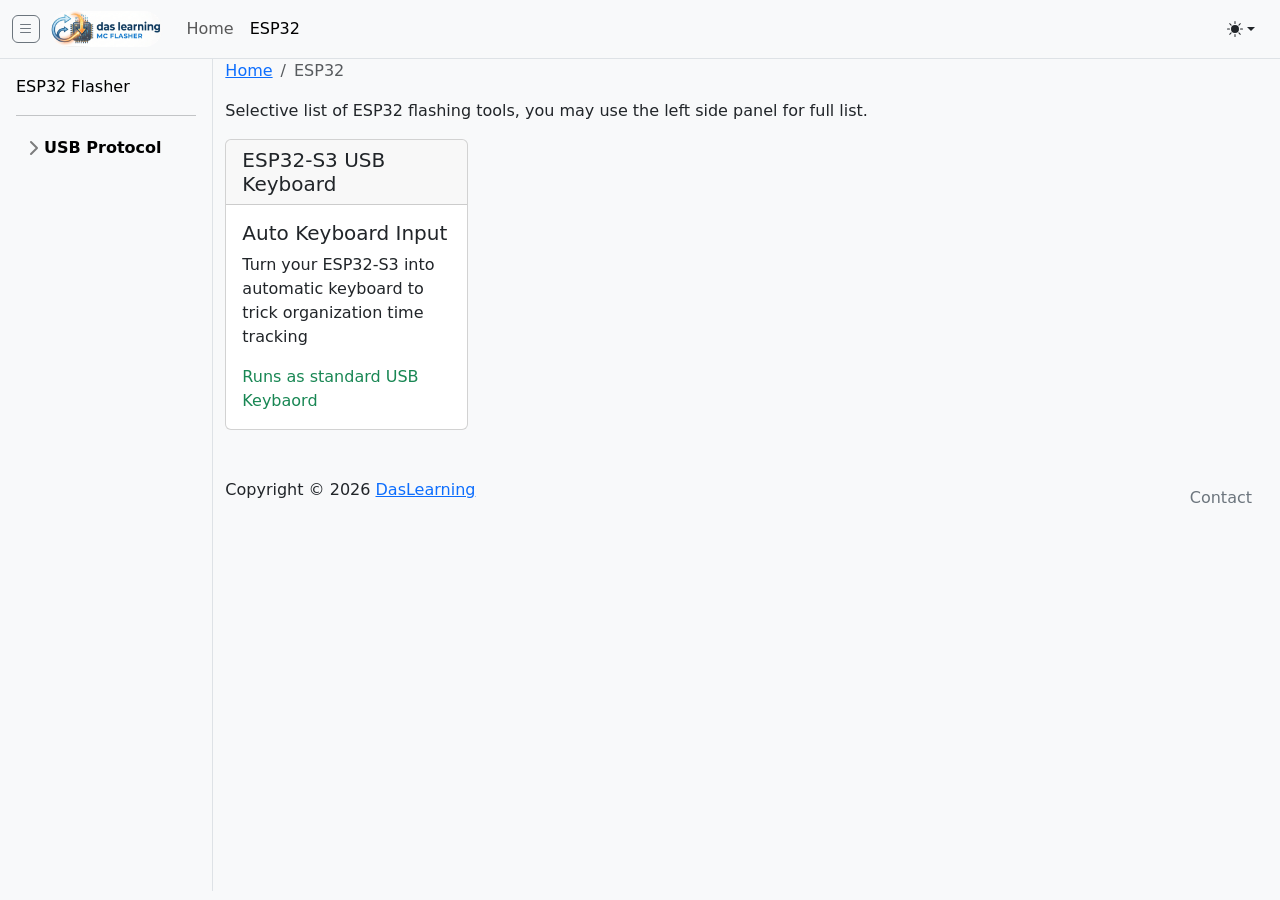
==== flasher/esp32/index.html @ 6cf54a8e "added github release but js CORS issue is there" ====
<!doctype html>
<html lang="en">

  <head>
    <meta charset="utf-8">
    <meta name="viewport" content="width=device-width, initial-scale=1">

    <meta id="metaDesc" name="description" content="Web based microcontroller flasher from DasLearning">

    <meta id="metaKeywords" name="keywords" content="microcontroller flassher, esp32 flasher, web based esp flash">
    <link id="canonicalHref" rel="canonical" href="https://mc.daslearning.in">

    <meta property="og:url" content="https://mc.daslearning.in">
    <meta id="blogTitle" property="og:title" content="About blog-maker app">
    <meta id="metaOgImg" property="og:image" content="https://mc.daslearning.in/assets/images/logo/ogImage.webp">
    <meta property="og:image:width" content="1200">
    <meta property="og:image:height" content="630">
    <meta property="og:description" content="Web based microcontroller flasher from DasLearning">

    <link rel="apple-touch-icon" sizes="180x180" href="../assets/images/logo/apple-touch-icon.png">
    <link rel="icon" type="image/png" sizes="32x32" href="../assets/images/logo/favicon-32x32.png">
    <link rel="icon" type="image/png" sizes="16x16" href="../assets/images/logo/favicon-16x16.png">
    <link rel="manifest" href="../assets/images/logo/site.webmanifest">

    <title>ESP32 Flasher | DasLearning</title>

    <link rel="preconnect" href="https://fonts.googleapis.com">
    <link rel="preconnect" href="https://fonts.gstatic.com" crossorigin>
    <link href="https://fonts.googleapis.com/css2?family=DM+Sans:ital,wght@0,400;0,500;0,700;1,400&display=swap" rel="stylesheet">
    <link rel="stylesheet" href="https://cdn.jsdelivr.net/npm/bootstrap@5.3.8/dist/css/bootstrap.min.css">
    <link rel="stylesheet" href="https://cdn.jsdelivr.net/npm/bootstrap-icons@1.13.1/font/bootstrap-icons.min.css">
    <link href="../assets/css/main.css" rel="stylesheet">
    
  </head>

  <body class="bg-body-tertiary">

    <!-- SVG images -->
    <svg xmlns="http://www.w3.org/2000/svg" class="d-none">
      <symbol id="check2" viewBox="0 0 16 16">
        <path
          d="M13.854 3.646a.5.5 0 0 1 0 .708l-7 7a.5.5 0 0 1-.708 0l-3.5-3.5a.5.5 0 1 1 .708-.708L6.5 10.293l6.646-6.647a.5.5 0 0 1 .708 0z" />
      </symbol>
      <symbol id="circle-half" viewBox="0 0 16 16">
        <path d="M8 15A7 7 0 1 0 8 1v14zm0 1A8 8 0 1 1 8 0a8 8 0 0 1 0 16z" />
      </symbol>
      <symbol id="moon-stars-fill" viewBox="0 0 16 16">
        <path
          d="M6 .278a.768.768 0 0 1 .08.858 7.208 7.208 0 0 0-.878 3.46c0 4.021 3.278 7.277 7.318 7.277.527 0 1.04-.055 1.533-.16a.787.787 0 0 1 .81.316.733.733 0 0 1-.031.893A8.349 8.349 0 0 1 8.344 16C3.734 16 0 12.286 0 7.71 0 4.266 2.114 1.312 5.124.06A.752.752 0 0 1 6 .278z" />
        <path
          d="M10.794 3.148a.217.217 0 0 1 .412 0l.387 1.162c.173.518.579.924 1.097 1.097l1.162.387a.217.217 0 0 1 0 .412l-1.162.387a1.734 1.734 0 0 0-1.097 1.097l-.387 1.162a.217.217 0 0 1-.412 0l-.387-1.162A1.734 1.734 0 0 0 9.31 6.593l-1.162-.387a.217.217 0 0 1 0-.412l1.162-.387a1.734 1.734 0 0 0 1.097-1.097l.387-1.162zM13.863.099a.145.145 0 0 1 .274 0l.258.774c.115.346.386.617.732.732l.774.258a.145.145 0 0 1 0 .274l-.774.258a1.156 1.156 0 0 0-.732.732l-.258.774a.145.145 0 0 1-.274 0l-.258-.774a1.156 1.156 0 0 0-.732-.732l-.774-.258a.145.145 0 0 1 0-.274l.774-.258c.346-.115.617-.386.732-.732L13.863.1z" />
      </symbol>
      <symbol id="sun-fill" viewBox="0 0 16 16">
        <path
          d="M8 12a4 4 0 1 0 0-8 4 4 0 0 0 0 8zM8 0a.5.5 0 0 1 .5.5v2a.5.5 0 0 1-1 0v-2A.5.5 0 0 1 8 0zm0 13a.5.5 0 0 1 .5.5v2a.5.5 0 0 1-1 0v-2A.5.5 0 0 1 8 13zm8-5a.5.5 0 0 1-.5.5h-2a.5.5 0 0 1 0-1h2a.5.5 0 0 1 .5.5zM3 8a.5.5 0 0 1-.5.5h-2a.5.5 0 0 1 0-1h2A.5.5 0 0 1 3 8zm10.657-5.657a.5.5 0 0 1 0 .707l-1.414 1.415a.5.5 0 1 1-.707-.708l1.414-1.414a.5.5 0 0 1 .707 0zm-9.193 9.193a.5.5 0 0 1 0 .707L3.05 13.657a.5.5 0 0 1-.707-.707l1.414-1.414a.5.5 0 0 1 .707 0zm9.193 2.121a.5.5 0 0 1-.707 0l-1.414-1.414a.5.5 0 0 1 .707-.707l1.414 1.414a.5.5 0 0 1 0 .707zM4.464 4.465a.5.5 0 0 1-.707 0L2.343 3.05a.5.5 0 1 1 .707-.707l1.414 1.414a.5.5 0 0 1 0 .708z" />
      </symbol>
    </svg>

    <!-- Start navbar -->
    <nav class="navbar sticky-top navbar-expand-lg border-bottom bg-body-tertiary">
      <div class="container-fluid">
        <button class="btn btn-outline-secondary" type="button" data-bs-toggle="collapse"
          data-bs-target="#collapseWidthExample" aria-expanded="true" aria-controls="collapseWidthExample"
          style="margin-right: 10px; padding: 0px 5px 0px 5px;" id="sidebartoggle" onclick="changeclass()"> <i
            class="bi bi-list"></i>
        </button>
        <button class="btn btn-outline-secondary" type="button" data-bs-toggle="offcanvas"
          data-bs-target="#offcanvasExample" aria-controls="offcanvasExample"
          style="margin-right: 10px; padding: 2px 6px 2px 6px;" id="sidebarshow">
          <i class="bi bi-arrow-bar-right"></i>
        </button>
        <div id="logo" class="me-auto">
          <a class="navbar-brand fw-bold" href="/"><img src="../assets/images/logo/logoNavRound.webp" alt="" title=""></a>
        </div>
        <button class="navbar-toggler" type="button" data-bs-toggle="collapse" data-bs-target="#navbarSupportedContent"
          aria-controls="navbarSupportedContent" aria-expanded="true" aria-label="Toggle navigation">
          <span class="navbar-toggler-icon"></span>
        </button>
        <div class="collapse navbar-collapse" id="navbarSupportedContent">
          <ul class="navbar-nav me-auto mb-2 mb-lg-0">
            <li class="nav-item">
              <a class="nav-link" aria-current="page" href="#">Home</a>
            </li>
            <li class="nav-item">
              <a class="nav-link active" aria-current="page" href="/esp3">ESP32</a>
            </li>
          </ul>
          <!--form class="d-flex" role="search">
            <input class="form-control me-2" type="search" placeholder="Search" aria-label="Search">
            <button class="btn btn-outline-success" type="submit">Search</button>
          </form-->
          <!-- Change theme menu -->
          <div class="dropdown-center" style="padding-left: 10px;">
            <button class="btn btn-bd-primary py-2 dropdown-toggle d-flex align-items-center" id="bd-theme" type="button"
              aria-expanded="false" data-bs-toggle="dropdown" aria-label="Toggle theme (auto)">
              <svg class="bi my-1 theme-icon-active" width="1em" height="1em">
                <use href="#circle-half"></use>
              </svg>
              <span class="visually-hidden" id="bd-theme-text">Toggle theme</span>
            </button>
            <ul class="dropdown-menu dropdown-menu-end shadow" aria-labelledby="bd-theme-text">
              <li>
                <button type="button" class="dropdown-item d-flex align-items-center" data-bs-theme-value="light"
                  aria-pressed="false">
                  <svg class="bi me-2 opacity-50 theme-icon" width="1em" height="1em">
                    <use href="#sun-fill"></use>
                  </svg>
                  Light
                  <svg class="bi ms-auto d-none" width="1em" height="1em">
                    <use href="#check2"></use>
                  </svg>
                </button>
              </li>
              <li>
                <button type="button" class="dropdown-item d-flex align-items-center" data-bs-theme-value="dark"
                  aria-pressed="false">
                  <svg class="bi me-2 opacity-50 theme-icon" width="1em" height="1em">
                    <use href="#moon-stars-fill"></use>
                  </svg>
                  Dark
                  <svg class="bi ms-auto d-none" width="1em" height="1em">
                    <use href="#check2"></use>
                  </svg>
                </button>
              </li>
              <li>
                <button type="button" class="dropdown-item d-flex align-items-center active" data-bs-theme-value="auto"
                  aria-pressed="true">
                  <svg class="bi me-2 opacity-50 theme-icon" width="1em" height="1em">
                    <use href="#circle-half"></use>
                  </svg>
                  Auto
                  <svg class="bi ms-auto d-none" width="1em" height="1em">
                    <use href="#check2"></use>
                  </svg>
                </button>
              </li>
            </ul>
          </div>
          <!-- End change theme meny -->
        </div>
      </div>
    </nav>
    <!-- end navbar -->

    <!-- Aside menu orginal -->
    <aside class="collapse show collapse-horizontal col-sm-2 p-3 border-end bg-body-tertiary" id="collapseWidthExample">
      <a href="#!" class="d-flex align-items-center mb-3 mb-md-0 me-md-auto link-body-emphasis text-decoration-none">
        ESP32 Flasher
      </a>
      <hr>
      <ul class="list-unstyled ps-0">
        <li class="mb-1">
          <button class="btn btn-toggle d-inline-flex align-items-center rounded border-0 collapsed"
            data-bs-toggle="collapse" data-bs-target="#home-collapse" aria-expanded="false">
            USB Protocol
          </button>
          <div class="collapse" id="home-collapse">
            <ul class="btn-toggle-nav list-unstyled fw-normal pb-1 small">
              <li><a href="/esp32/automatic-keyboard" class="link-body-emphasis d-inline-flex text-decoration-none rounded">Automatic Keyboard</a></li>
              <!--li><a href="#" class="link-body-emphasis d-inline-flex text-decoration-none rounded">Updates</a></li>
              <li><a href="#" class="link-body-emphasis d-inline-flex text-decoration-none rounded">Reports</a></li-->
            </ul>
          </div>
        </li>
      </ul>
    </aside>
    <!-- End aside -->

    <main class="col-sm-10 bg-body-tertiary" id="main">
      <div class="container-fluid">
        <!-- New graph -->
        <div class="row">
            <nav aria-label="breadcrumb">
            <ol class="breadcrumb">
                <li class="breadcrumb-item"><a href="/">Home</a></li>
                <li class="breadcrumb-item active" aria-current="page">ESP32</li>
            </ol>
            </nav>
            <p>Selective list of ESP32 flashing tools, you may use the left side panel for full list.</p>

            <div class="col-12 col-md-6 col-lg-3 mb-4 mb-lg-0">
            <div class="card">
                <h5 class="card-header">ESP32-S3 USB Keyboard</h5>
                <div class="card-body">
                <h5 class="card-title">Auto Keyboard Input</h5>
                <p class="card-text">Turn your ESP32-S3 into automatic keyboard to trick organization time tracking</p>
                <p class="card-text text-success">Runs as standard USB Keybaord</p>
                </div>
            </div>
            </div>

            <!--div class="col-12 col-md-6 col-lg-3 mb-4 mb-lg-0">
            <div class="card">
                <h5 class="card-header">ESP8266</h5>
                <div class="card-body">
                <h5 class="card-title">Auto Keyboard Input</h5>
                <p class="card-text">Turn your ESP32-S3 into automatic keyboard to trick organization time tracking</p>
                <p class="card-text text-success">Runs as standard USB Keybaord</p>
                </div>
            </div>
            </div-->

        </div>

        <!-- Footer for end section -->
        <div class="row">
            <footer class="pt-5 d-flex justify-content-between">
            <span>Copyright © 2026 <a href="https://daslearning.in">DasLearning</a></span>
            <ul class="nav m-0">
                <li class="nav-item">
                <a class="nav-link text-secondary" href="https://daslearning.in/contact/">Contact</a>
                </li>
            </ul>
            </footer>
        </div>
        <!-- End footer -->
      </div>

        

    </main>

    <!-- JAVASCRIPT FILES -->
    <script src="https://cdn.jsdelivr.net/npm/jquery@3.7.1/dist/jquery.min.js"></script>
    <script src="https://cdn.jsdelivr.net/npm/bootstrap@5.3.8/dist/js/bootstrap.bundle.min.js"></script>
    <script src="../assets/js-001/theme.js"></script>

  </body>
</html>
---- flasher/assets/css/main.css ----
/*---- Navbar Section > ----*/

#logo img {
  padding: 0;
  margin: 0;
  max-height: 36px;
}

.navbar-nav .nav-link:hover {
  color: #fff;
  background-color: rgb(42, 40, 93);
}

.b-example-divider {
  width: 100%;
  height: 3rem;
  background-color: rgba(0, 0, 0, .1);
  border: solid rgba(0, 0, 0, .15);
  border-width: 1px 0;
  box-shadow: inset 0 .5em 1.5em rgba(0, 0, 0, .1), inset 0 .125em .5em rgba(0, 0, 0, .15);
}

.b-example-vr {
  flex-shrink: 0;
  width: 1.5rem;
  height: 100vh;
}

.bi {
  vertical-align: -.125em;
  fill: currentColor;
}

.bd-mode-toggle {
  z-index: 1500;
}

.btn-toggle {
  padding: .25rem .5rem;
  font-weight: 600;
  color: var(--bs-emphasis-color);
  background-color: transparent;
}

.btn-toggle::before {
  width: 1.25em;
  line-height: 0;
  content: url("data:image/svg+xml,%3csvg xmlns='http://www.w3.org/2000/svg' width='16' height='16' viewBox='0 0 16 16'%3e%3cpath fill='none' stroke='rgba%280,0,0,.5%29' stroke-linecap='round' stroke-linejoin='round' stroke-width='2' d='M5 14l6-6-6-6'/%3e%3c/svg%3e");
  transition: transform .35s ease;
  transform-origin: .5em 50%;
}

[data-bs-theme="dark"] .btn-toggle::before {
  content: url("data:image/svg+xml,%3csvg xmlns='http://www.w3.org/2000/svg' width='16' height='16' viewBox='0 0 16 16'%3e%3cpath fill='none' stroke='rgba%28255,255,255,.5%29' stroke-linecap='round' stroke-linejoin='round' stroke-width='2' d='M5 14l6-6-6-6'/%3e%3c/svg%3e");
}

.btn-toggle[aria-expanded="true"]::before {
  transform: rotate(90deg);
}

.btn-toggle-nav a {
  padding: .1875rem .5rem;
  margin-top: .125rem;
  margin-left: 1.25rem;
}

/* */
body {
  height: 100%;
}

aside {
  /* border: 1px yellow solid; */
  position: fixed;
  overflow: auto;
  height: calc(100vh - 68px);
  justify-content: flex-start;
  align-self: flex-start;
}

main {
  position: relative;
  overflow: auto;
  margin-left: auto;
  justify-content: flex-end;
  align-self: flex-end;
}

#sidebarshow {
  display: none;
}

textarea { width: 100%; height: 320px; font-family: monospace; font-size: 12px; margin-top: 14px; }

/*
@media screen and (max-width: 575px) {
  #sidebarshow {
    display: inline;
  }
  #sidebartoggle {
    display: none;
  }
}

@media screen and (min-width: 769px) {
  .dropend:hover > .dropdown-menu {
    position: absolute;
    top: 0;
    left: 100%;
  }
  .dropend .dropdown-toggle {
    margin-left: 0.5em;
  }
}
*/
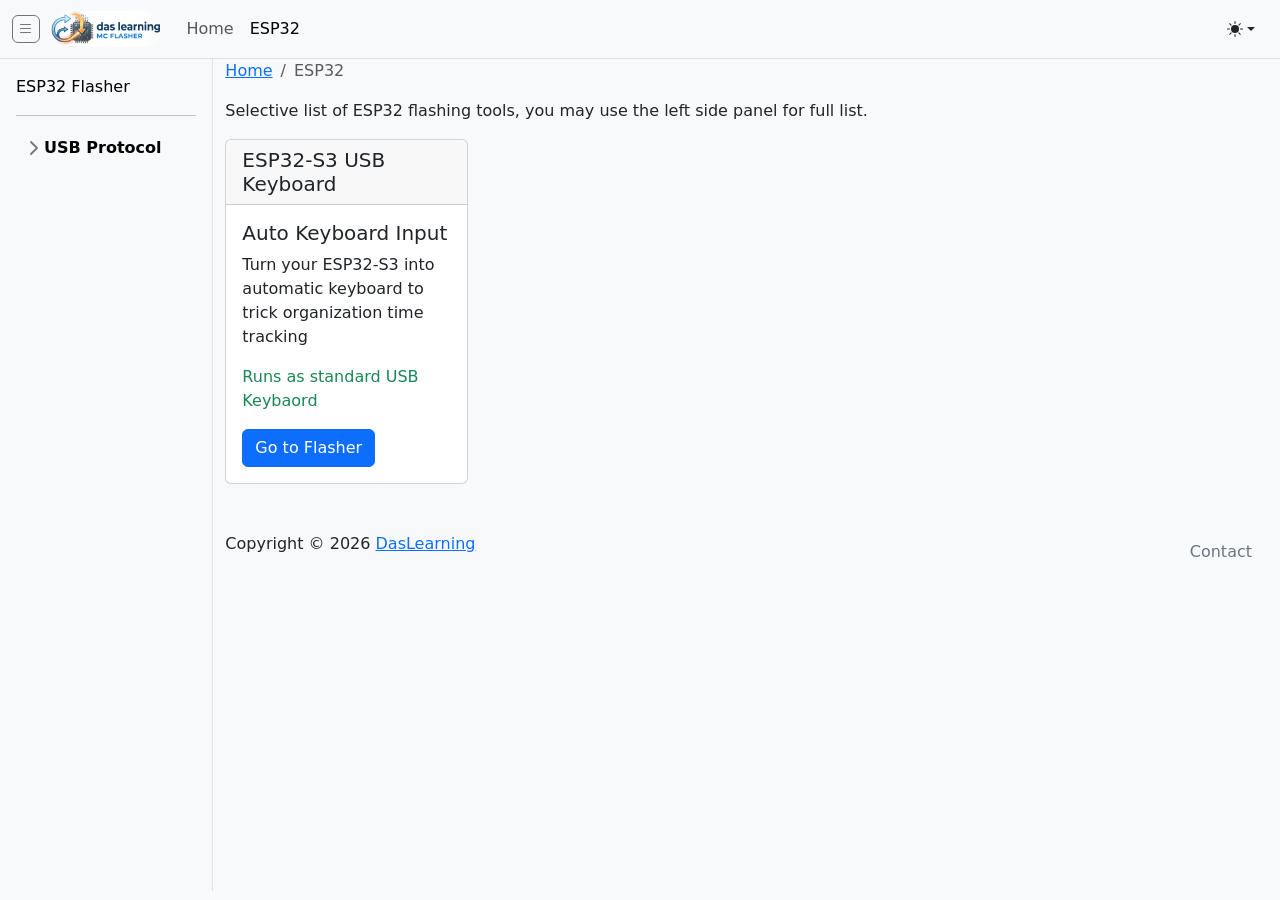
==== commit aea3bded: "fixing the github cors issue" ====
--- a/flasher/esp32/index.html
+++ b/flasher/esp32/index.html
@@ -53,6 +53,15 @@
       <symbol id="sun-fill" viewBox="0 0 16 16">
         <path
           d="M8 12a4 4 0 1 0 0-8 4 4 0 0 0 0 8zM8 0a.5.5 0 0 1 .5.5v2a.5.5 0 0 1-1 0v-2A.5.5 0 0 1 8 0zm0 13a.5.5 0 0 1 .5.5v2a.5.5 0 0 1-1 0v-2A.5.5 0 0 1 8 13zm8-5a.5.5 0 0 1-.5.5h-2a.5.5 0 0 1 0-1h2a.5.5 0 0 1 .5.5zM3 8a.5.5 0 0 1-.5.5h-2a.5.5 0 0 1 0-1h2A.5.5 0 0 1 3 8zm10.657-5.657a.5.5 0 0 1 0 .707l-1.414 1.415a.5.5 0 1 1-.707-.708l1.414-1.414a.5.5 0 0 1 .707 0zm-9.193 9.193a.5.5 0 0 1 0 .707L3.05 13.657a.5.5 0 0 1-.707-.707l1.414-1.414a.5.5 0 0 1 .707 0zm9.193 2.121a.5.5 0 0 1-.707 0l-1.414-1.414a.5.5 0 0 1 .707-.707l1.414 1.414a.5.5 0 0 1 0 .707zM4.464 4.465a.5.5 0 0 1-.707 0L2.343 3.05a.5.5 0 1 1 .707-.707l1.414 1.414a.5.5 0 0 1 0 .708z" />
+      </symbol>
+    </svg>
+
+    <svg xmlns="http://www.w3.org/2000/svg" class="d-none">
+      <symbol id="bootstrap" viewBox="0 0 118 94">
+        <title>Bootstrap</title>
+        <path fill-rule="evenodd" clip-rule="evenodd"
+          d="M24.509 0c-6.733 0-11.715 5.893-11.492 12.284.214 6.14-.064 14.092-2.066 20.577C8.943 39.365 5.547 43.485 0 44.014v5.972c5.547.529 8.943 4.649 10.951 11.153 2.002 6.485 2.28 14.437 2.066 20.577C12.794 88.106 17.776 94 24.51 94H93.5c6.733 0 11.714-5.893 11.491-12.284-.214-6.14.064-14.092 2.066-20.577 2.009-6.504 5.396-10.624 10.943-11.153v-5.972c-5.547-.529-8.934-4.649-10.943-11.153-2.002-6.484-2.28-14.437-2.066-20.577C105.214 5.894 100.233 0 93.5 0H24.508zM80 57.863C80 66.663 73.436 72 62.543 72H44a2 2 0 01-2-2V24a2 2 0 012-2h18.437c9.083 0 15.044 4.92 15.044 12.474 0 5.302-4.01 10.049-9.119 10.88v.277C75.317 46.394 80 51.21 80 57.863zM60.521 28.34H49.948v14.934h8.905c6.884 0 10.68-2.772 10.68-7.727 0-4.643-3.264-7.207-9.012-7.207zM49.948 49.2v16.458H60.91c7.167 0 10.964-2.876 10.964-8.281 0-5.406-3.903-8.178-11.425-8.178H49.948z">
+        </path>
       </symbol>
     </svg>
 
@@ -180,14 +189,15 @@
             <p>Selective list of ESP32 flashing tools, you may use the left side panel for full list.</p>
 
             <div class="col-12 col-md-6 col-lg-3 mb-4 mb-lg-0">
-            <div class="card">
+              <div class="card">
                 <h5 class="card-header">ESP32-S3 USB Keyboard</h5>
                 <div class="card-body">
-                <h5 class="card-title">Auto Keyboard Input</h5>
-                <p class="card-text">Turn your ESP32-S3 into automatic keyboard to trick organization time tracking</p>
-                <p class="card-text text-success">Runs as standard USB Keybaord</p>
+                  <h5 class="card-title">Auto Keyboard Input</h5>
+                  <p class="card-text">Turn your ESP32-S3 into automatic keyboard to trick organization time tracking</p>
+                  <p class="card-text text-success">Runs as standard USB Keybaord</p>
+                  <a href="/esp32/automatic-keyboard" class="btn btn-primary">Go to Flasher</a>
                 </div>
-            </div>
+              </div>
             </div>
 
             <!--div class="col-12 col-md-6 col-lg-3 mb-4 mb-lg-0">
@@ -217,14 +227,12 @@
         <!-- End footer -->
       </div>
 
-        
-
     </main>
 
     <!-- JAVASCRIPT FILES -->
     <script src="https://cdn.jsdelivr.net/npm/jquery@3.7.1/dist/jquery.min.js"></script>
     <script src="https://cdn.jsdelivr.net/npm/bootstrap@5.3.8/dist/js/bootstrap.bundle.min.js"></script>
-    <script src="../assets/js-001/theme.js"></script>
+    <script src="../assets/js-001/theme.js" defer></script>
 
   </body>
 </html>
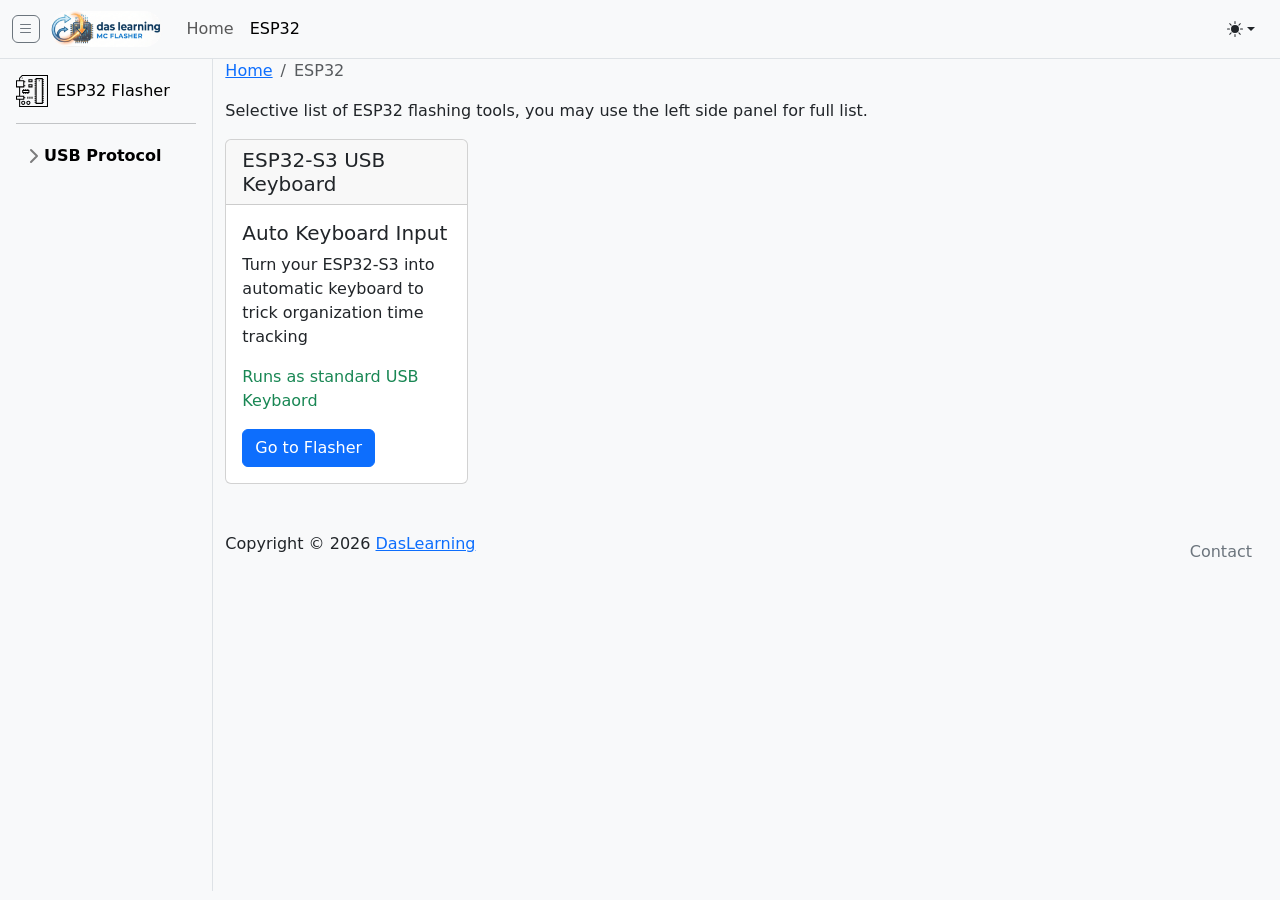
==== commit 16dcf529: "svg add & og image for auto keyboard" ====
--- a/flasher/esp32/index.html
+++ b/flasher/esp32/index.html
@@ -56,12 +56,11 @@
       </symbol>
     </svg>
 
-    <svg xmlns="http://www.w3.org/2000/svg" class="d-none">
-      <symbol id="bootstrap" viewBox="0 0 118 94">
-        <title>Bootstrap</title>
-        <path fill-rule="evenodd" clip-rule="evenodd"
-          d="M24.509 0c-6.733 0-11.715 5.893-11.492 12.284.214 6.14-.064 14.092-2.066 20.577C8.943 39.365 5.547 43.485 0 44.014v5.972c5.547.529 8.943 4.649 10.951 11.153 2.002 6.485 2.28 14.437 2.066 20.577C12.794 88.106 17.776 94 24.51 94H93.5c6.733 0 11.714-5.893 11.491-12.284-.214-6.14.064-14.092 2.066-20.577 2.009-6.504 5.396-10.624 10.943-11.153v-5.972c-5.547-.529-8.934-4.649-10.943-11.153-2.002-6.484-2.28-14.437-2.066-20.577C105.214 5.894 100.233 0 93.5 0H24.508zM80 57.863C80 66.663 73.436 72 62.543 72H44a2 2 0 01-2-2V24a2 2 0 012-2h18.437c9.083 0 15.044 4.92 15.044 12.474 0 5.302-4.01 10.049-9.119 10.88v.277C75.317 46.394 80 51.21 80 57.863zM60.521 28.34H49.948v14.934h8.905c6.884 0 10.68-2.772 10.68-7.727 0-4.643-3.264-7.207-9.012-7.207zM49.948 49.2v16.458H60.91c7.167 0 10.964-2.876 10.964-8.281 0-5.406-3.903-8.178-11.425-8.178H49.948z">
-        </path>
+    <svg xmlns="http://www.w3.org/2000/svg" xmlns:xlink="http://www.w3.org/1999/xlink" class="d-none" fill="#8d60e2" stroke="#8d60e2">
+      <symbol id="circuitSvg" viewBox="0 0 496 496">
+        <g id="SVGRepo_bgCarrier" stroke-width="0"/>
+        <g id="SVGRepo_tracerCarrier" stroke-linecap="round" stroke-linejoin="round"/>
+        <g id="SVGRepo_iconCarrier"> <g> <g> <g> <path d="M92.688,0L48,44.688V80H0v112h48v128H0v64h48v112h448V0H92.688z M16,176V96h96v80H16z M16,368v-32h96v32H16z M480,480H64 v-96h64v-24h16v-16h-16v-24H64V192h64v-16h16v-16h-16v-48h16V96h-16V80H64V51.312L99.312,16H480V480z"/> <path d="M304,448h112v-16h16v-16h-16v-16h16v-16h-16v-16h16v-16h-16v-16h16v-16h-16v-16h16v-16h-16v-16h16v-16h-16v-16h16v-16 h-16v-16h16v-16h-16v-16h16v-16h-16v-16h16v-16h-16v-16h16V96h-16V80h16V64h-16V48H304v16h-16v16h16v16h-16v16h16v16h-16v16h16 v16h-16v16h16v16h-16v16h16v16h-16v16h16v16h-16v16h16v16h-16v16h16v16h-16v16h16v16h-16v16h16v16h-16v16h16v16h-16v16h16V448z M320,64h80v368h-80V64z"/> <circle cx="360" cy="88" r="8"/> <path d="M256,64h-64v48h64V64z M240,96h-32V80h32V96z"/> <path d="M256,144h-64v48h64V144z M240,176h-32v-16h32V176z"/> <path d="M144,216v16h-16v-16h-16v16H96v48h16v16h16v-16h16v16h16v-16h16v16h16v-16h16v-48h-16v-16h-16v16h-16v-16H144z M192,248 v16h-80v-16H192z"/> <path d="M112,400c-17.648,0-32,14.352-32,32s14.352,32,32,32s32-14.352,32-32S129.648,400,112,400z M112,448 c-8.824,0-16-7.176-16-16c0-8.824,7.176-16,16-16c8.816,0,16,7.176,16,16C128,440.824,120.816,448,112,448z"/> <path d="M192,400c-17.648,0-32,14.352-32,32s14.352,32,32,32s32-14.352,32-32S209.648,400,192,400z M192,448 c-8.824,0-16-7.176-16-16c0-8.824,7.176-16,16-16c8.816,0,16,7.176,16,16C208,440.824,200.816,448,192,448z"/> <rect x="176" y="336" width="16" height="32"/> <rect x="208" y="336" width="16" height="32"/> <rect x="240" y="336" width="16" height="32"/> <circle cx="96" cy="48" r="8"/> </g> </g> </g> </g>
       </symbol>
     </svg>
 
@@ -69,7 +68,7 @@
     <nav class="navbar sticky-top navbar-expand-lg border-bottom bg-body-tertiary">
       <div class="container-fluid">
         <button class="btn btn-outline-secondary" type="button" data-bs-toggle="collapse"
-          data-bs-target="#collapseWidthExample" aria-expanded="true" aria-controls="collapseWidthExample"
+          data-bs-target="#aSideBar" aria-expanded="true" aria-controls="aSideBar"
           style="margin-right: 10px; padding: 0px 5px 0px 5px;" id="sidebartoggle" onclick="changeclass()"> <i
             class="bi bi-list"></i>
         </button>
@@ -88,10 +87,10 @@
         <div class="collapse navbar-collapse" id="navbarSupportedContent">
           <ul class="navbar-nav me-auto mb-2 mb-lg-0">
             <li class="nav-item">
-              <a class="nav-link" aria-current="page" href="#">Home</a>
+              <a class="nav-link" aria-current="page" href="../">Home</a>
             </li>
             <li class="nav-item">
-              <a class="nav-link active" aria-current="page" href="/esp3">ESP32</a>
+              <a class="nav-link active" aria-current="page" href="#">ESP32</a>
             </li>
           </ul>
           <!--form class="d-flex" role="search">
@@ -153,9 +152,12 @@
     <!-- end navbar -->
 
     <!-- Aside menu orginal -->
-    <aside class="collapse show collapse-horizontal col-sm-2 p-3 border-end bg-body-tertiary" id="collapseWidthExample">
+    <aside class="collapse show collapse-horizontal col-sm-2 p-3 border-end bg-body-tertiary" id="aSideBar">
       <a href="#!" class="d-flex align-items-center mb-3 mb-md-0 me-md-auto link-body-emphasis text-decoration-none">
-        ESP32 Flasher
+        <svg class="bi pe-none me-2" width="32" height="32">
+          <use xlink:href="#circuitSvg" />
+        </svg>
+        <span class="d-print-block">ESP32 Flasher</span>
       </a>
       <hr>
       <ul class="list-unstyled ps-0">
@@ -166,7 +168,7 @@
           </button>
           <div class="collapse" id="home-collapse">
             <ul class="btn-toggle-nav list-unstyled fw-normal pb-1 small">
-              <li><a href="/esp32/automatic-keyboard" class="link-body-emphasis d-inline-flex text-decoration-none rounded">Automatic Keyboard</a></li>
+              <li><a href="./automatic-keyboard/" class="link-body-emphasis d-inline-flex text-decoration-none rounded">Automatic Keyboard</a></li>
               <!--li><a href="#" class="link-body-emphasis d-inline-flex text-decoration-none rounded">Updates</a></li>
               <li><a href="#" class="link-body-emphasis d-inline-flex text-decoration-none rounded">Reports</a></li-->
             </ul>
@@ -182,7 +184,7 @@
         <div class="row">
             <nav aria-label="breadcrumb">
             <ol class="breadcrumb">
-                <li class="breadcrumb-item"><a href="/">Home</a></li>
+                <li class="breadcrumb-item"><a href="../">Home</a></li>
                 <li class="breadcrumb-item active" aria-current="page">ESP32</li>
             </ol>
             </nav>
@@ -195,7 +197,7 @@
                   <h5 class="card-title">Auto Keyboard Input</h5>
                   <p class="card-text">Turn your ESP32-S3 into automatic keyboard to trick organization time tracking</p>
                   <p class="card-text text-success">Runs as standard USB Keybaord</p>
-                  <a href="/esp32/automatic-keyboard" class="btn btn-primary">Go to Flasher</a>
+                  <a href="./automatic-keyboard/" class="btn btn-primary">Go to Flasher</a>
                 </div>
               </div>
             </div>
@@ -229,10 +231,23 @@
 
     </main>
 
+    <!-- offcanvas - heres is a copy of aside and must be the same, probably fixing later to not duplicate -->
+    <div class="offcanvas offcanvas-start" data-bs-scroll="true" tabindex="-1" id="offcanvasExample"
+      aria-labelledby="offcanvasExampleLabel">
+      <div class="offcanvas-header">
+        <h5 class="offcanvas-title" id="offcanvasExampleLabel">Go To</h5>
+        <button type="button" class="btn-close" data-bs-dismiss="offcanvas" aria-label="Close"></button>
+      </div>
+      <div id="offcanvasBody" class="offcanvas-body">
+        <!-- The content from sidebar will be added into offcanvas from js -->
+      </div>
+    </div>
+    <!-- End offcanvas -->
+
     <!-- JAVASCRIPT FILES -->
     <script src="https://cdn.jsdelivr.net/npm/jquery@3.7.1/dist/jquery.min.js"></script>
     <script src="https://cdn.jsdelivr.net/npm/bootstrap@5.3.8/dist/js/bootstrap.bundle.min.js"></script>
-    <script src="../assets/js-001/theme.js" defer></script>
+    <script src="../assets/js-002/theme.js" defer></script>
 
   </body>
 </html>
--- a/flasher/assets/css/main.css
+++ b/flasher/assets/css/main.css
@@ -92,7 +92,9 @@
 
 textarea { width: 100%; height: 320px; font-family: monospace; font-size: 12px; margin-top: 14px; }
 
-/*
+.status-bar { margin: 12px 0; font-weight: bold; }
+
+
 @media screen and (max-width: 575px) {
   #sidebarshow {
     display: inline;
@@ -102,6 +104,7 @@
   }
 }
 
+/*
 @media screen and (min-width: 769px) {
   .dropend:hover > .dropdown-menu {
     position: absolute;
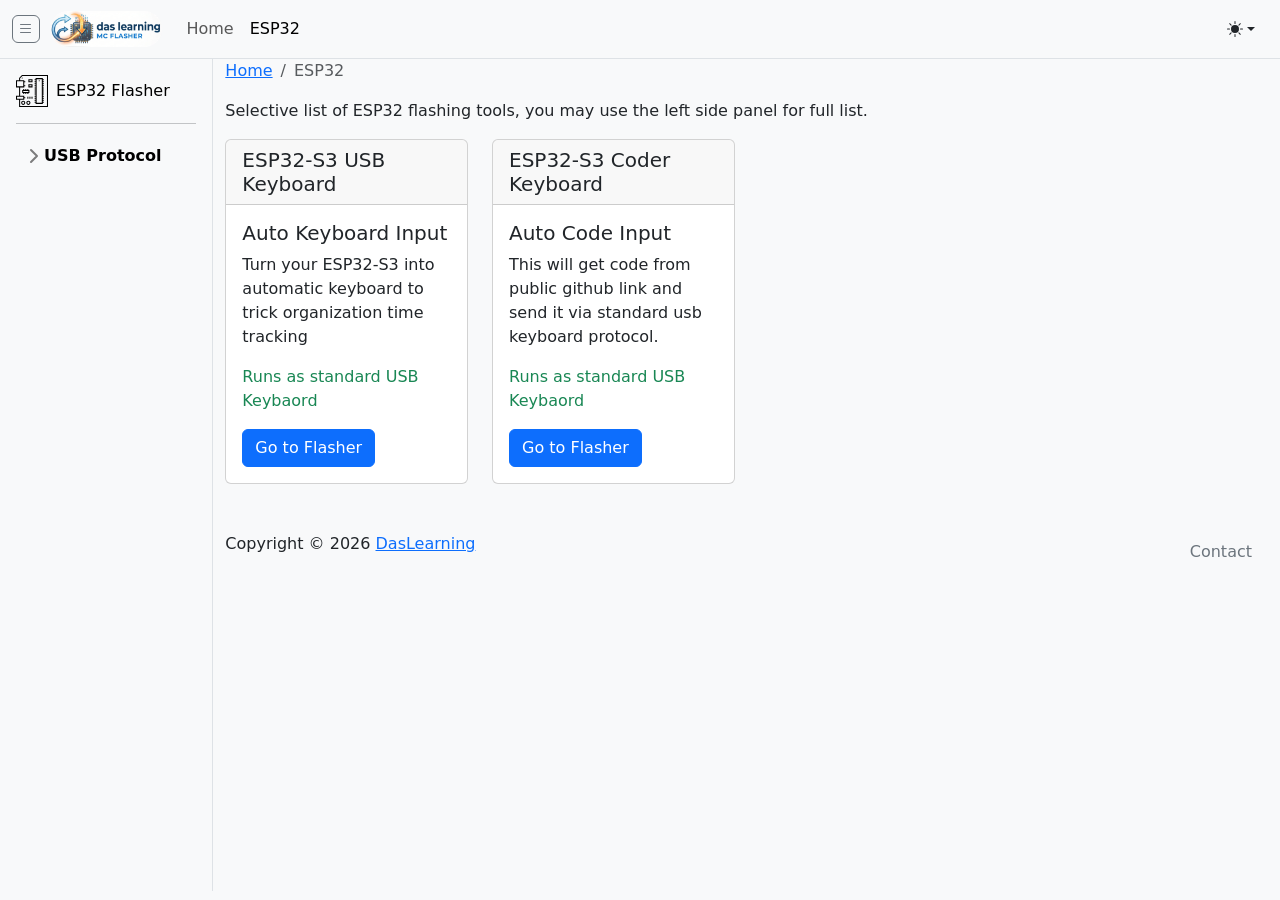
==== commit 53fb9483: "started adding coder flasher" ====
--- a/flasher/esp32/index.html
+++ b/flasher/esp32/index.html
@@ -5,17 +5,17 @@
     <meta charset="utf-8">
     <meta name="viewport" content="width=device-width, initial-scale=1">
 
-    <meta id="metaDesc" name="description" content="Web based microcontroller flasher from DasLearning">
-
-    <meta id="metaKeywords" name="keywords" content="microcontroller flassher, esp32 flasher, web based esp flash">
+    <meta id="metaDesc" name="description" content="Web based ESP32 flasher from DasLearning">
+
+    <meta id="metaKeywords" name="keywords" content="microcontroller flasher, esp32 flasher, web based esp flash">
     <link id="canonicalHref" rel="canonical" href="https://mc.daslearning.in">
 
     <meta property="og:url" content="https://mc.daslearning.in">
-    <meta id="blogTitle" property="og:title" content="About blog-maker app">
+    <meta id="blogTitle" property="og:title" content="ESP32 Flasher | DasLearning">
     <meta id="metaOgImg" property="og:image" content="https://mc.daslearning.in/assets/images/logo/ogImage.webp">
     <meta property="og:image:width" content="1200">
     <meta property="og:image:height" content="630">
-    <meta property="og:description" content="Web based microcontroller flasher from DasLearning">
+    <meta property="og:description" content="Web based ESP32 flasher from DasLearning">
 
     <link rel="apple-touch-icon" sizes="180x180" href="../assets/images/logo/apple-touch-icon.png">
     <link rel="icon" type="image/png" sizes="32x32" href="../assets/images/logo/favicon-32x32.png">
@@ -169,8 +169,7 @@
           <div class="collapse" id="home-collapse">
             <ul class="btn-toggle-nav list-unstyled fw-normal pb-1 small">
               <li><a href="./automatic-keyboard/" class="link-body-emphasis d-inline-flex text-decoration-none rounded">Automatic Keyboard</a></li>
-              <!--li><a href="#" class="link-body-emphasis d-inline-flex text-decoration-none rounded">Updates</a></li>
-              <li><a href="#" class="link-body-emphasis d-inline-flex text-decoration-none rounded">Reports</a></li-->
+              <li><a href="./coder-keyboard/" class="link-body-emphasis d-inline-flex text-decoration-none rounded">Auto Coder Keyboard</a></li>
             </ul>
           </div>
         </li>
@@ -182,36 +181,37 @@
       <div class="container-fluid">
         <!-- New graph -->
         <div class="row">
-            <nav aria-label="breadcrumb">
+          <nav aria-label="breadcrumb">
             <ol class="breadcrumb">
                 <li class="breadcrumb-item"><a href="../">Home</a></li>
                 <li class="breadcrumb-item active" aria-current="page">ESP32</li>
             </ol>
-            </nav>
-            <p>Selective list of ESP32 flashing tools, you may use the left side panel for full list.</p>
-
-            <div class="col-12 col-md-6 col-lg-3 mb-4 mb-lg-0">
-              <div class="card">
-                <h5 class="card-header">ESP32-S3 USB Keyboard</h5>
-                <div class="card-body">
-                  <h5 class="card-title">Auto Keyboard Input</h5>
-                  <p class="card-text">Turn your ESP32-S3 into automatic keyboard to trick organization time tracking</p>
-                  <p class="card-text text-success">Runs as standard USB Keybaord</p>
-                  <a href="./automatic-keyboard/" class="btn btn-primary">Go to Flasher</a>
-                </div>
-              </div>
-            </div>
-
-            <!--div class="col-12 col-md-6 col-lg-3 mb-4 mb-lg-0">
+          </nav>
+          <p>Selective list of ESP32 flashing tools, you may use the left side panel for full list.</p>
+
+          <div class="col-12 col-md-6 col-lg-3 mb-4 mb-lg-0">
             <div class="card">
-                <h5 class="card-header">ESP8266</h5>
-                <div class="card-body">
+              <h5 class="card-header">ESP32-S3 USB Keyboard</h5>
+              <div class="card-body">
                 <h5 class="card-title">Auto Keyboard Input</h5>
                 <p class="card-text">Turn your ESP32-S3 into automatic keyboard to trick organization time tracking</p>
                 <p class="card-text text-success">Runs as standard USB Keybaord</p>
-                </div>
+                <a href="./automatic-keyboard/" class="btn btn-primary">Go to Flasher</a>
+              </div>
             </div>
-            </div-->
+          </div>
+
+          <div class="col-12 col-md-6 col-lg-3 mb-4 mb-lg-0">
+            <div class="card">
+              <h5 class="card-header">ESP32-S3 Coder Keyboard</h5>
+              <div class="card-body">
+                <h5 class="card-title">Auto Code Input</h5>
+                <p class="card-text">This will get code from public github link and send it via standard usb keyboard protocol.</p>
+                <p class="card-text text-success">Runs as standard USB Keybaord</p>
+                <a href="./coder-keyboard/" class="btn btn-primary">Go to Flasher</a>
+              </div>
+            </div>
+          </div>
 
         </div>
 
@@ -220,9 +220,9 @@
             <footer class="pt-5 d-flex justify-content-between">
             <span>Copyright © 2026 <a href="https://daslearning.in">DasLearning</a></span>
             <ul class="nav m-0">
-                <li class="nav-item">
+              <li class="nav-item">
                 <a class="nav-link text-secondary" href="https://daslearning.in/contact/">Contact</a>
-                </li>
+              </li>
             </ul>
             </footer>
         </div>
